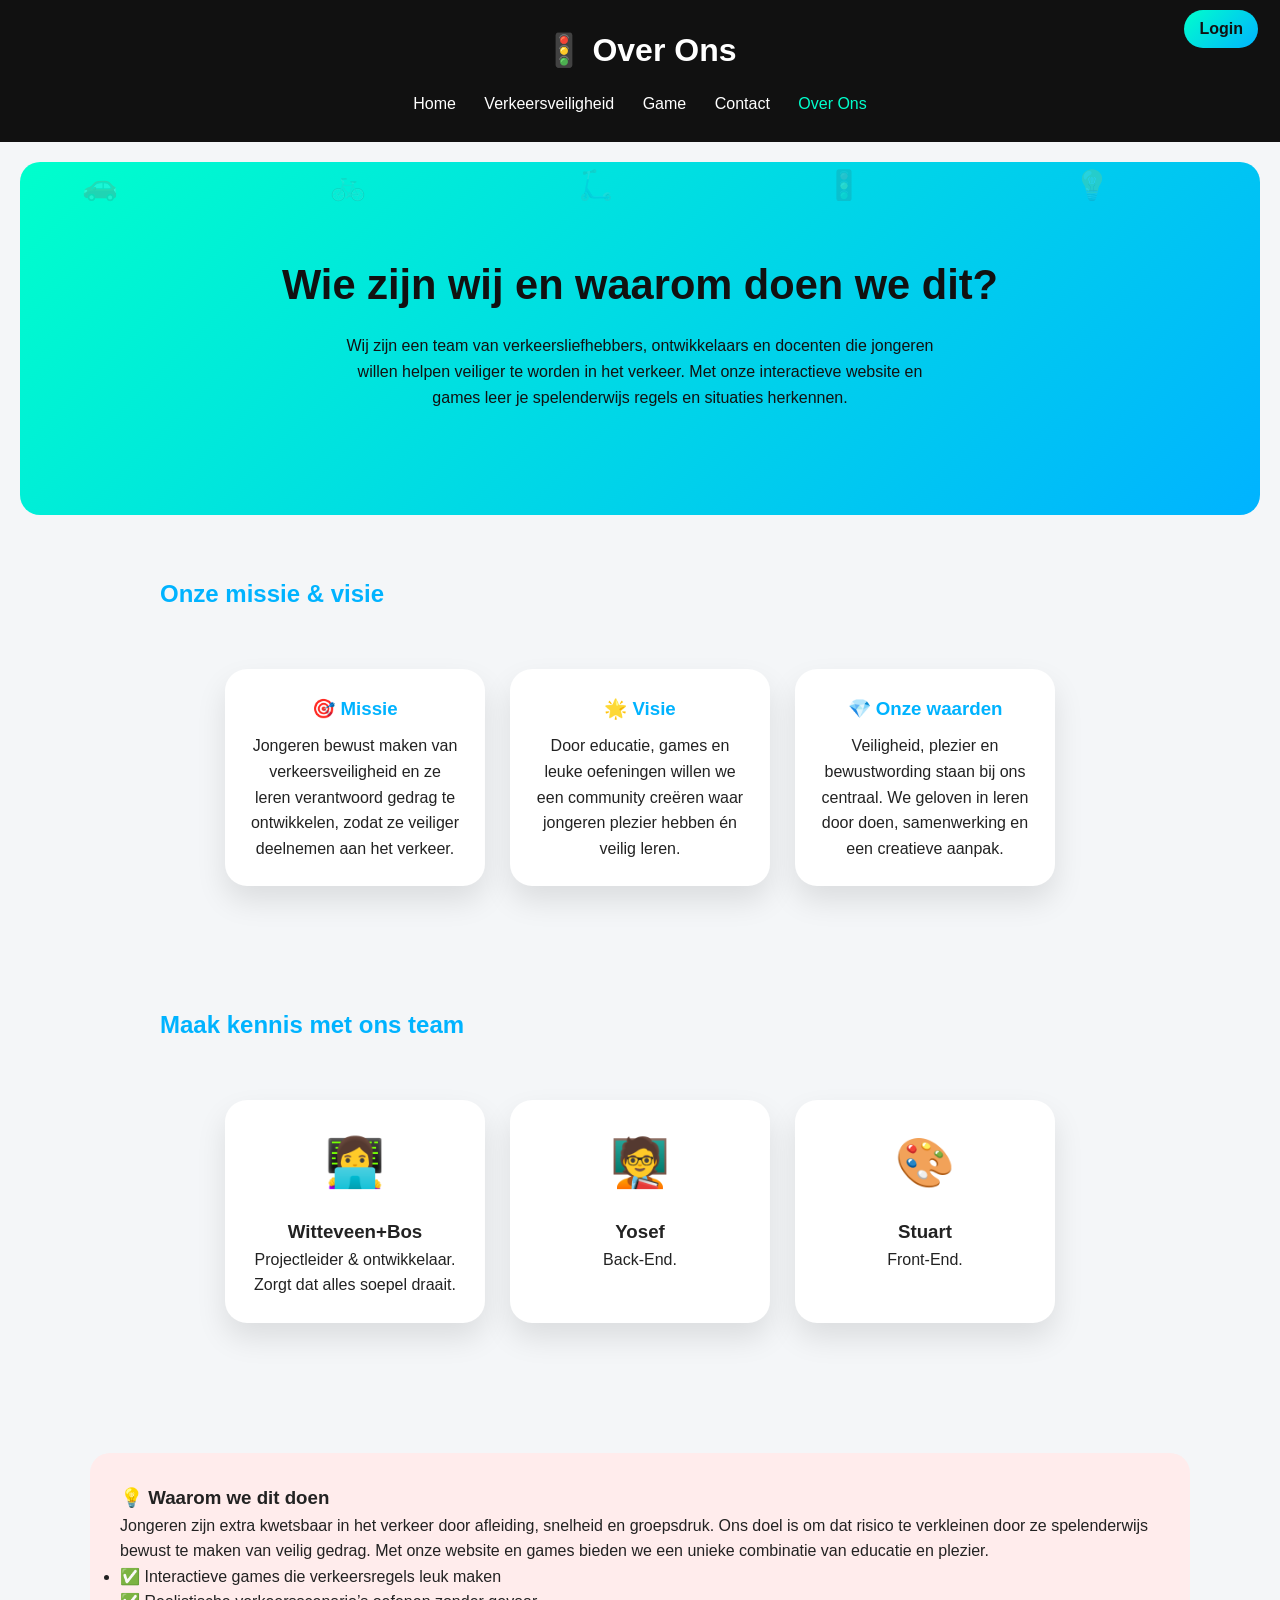
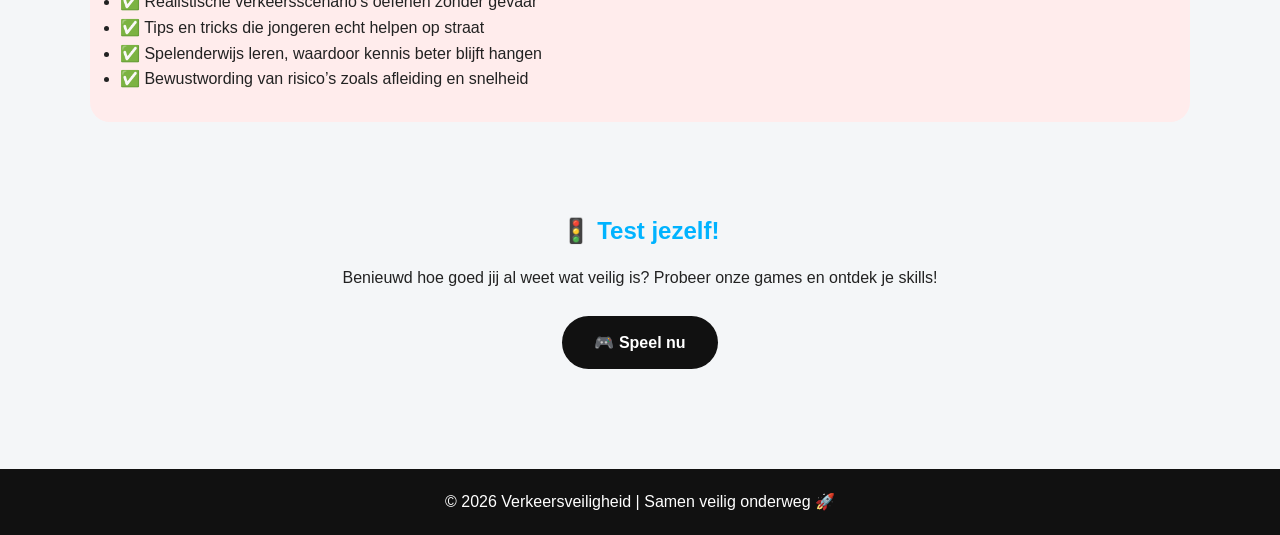
==== Over-ons.html @ 89d97c86 "Quiz van de website gemaakt door stuart" ====
<!DOCTYPE html>
<html lang="nl">
<head>
    <meta charset="UTF-8">
    <title>Verkeersveiligheid | Over Ons</title>
    <link rel="stylesheet" href="css/style.css">
</head>
<body>

<header>
    <h1>🚦 Over Ons</h1>
    <nav>
        <a href="index.html">Home</a>
        <a href="info.html">Verkeersveiligheid</a>
        <a href="game.html">Game</a>
        <a href="contact.html">Contact</a>
        <a href="overons.html" class="active">Over Ons</a>
        <a href="login.html" class="login-btn">Login</a>
    </nav>
</header>

<!-- HERO -->
<section class="hero">
    <div class="emoji-bg small">
        <span>🚗</span>
        <span>🚲</span>
        <span>🛴</span>
        <span>🚦</span>
        <span>💡</span>
    </div>

    <h2>Wie zijn wij en waarom doen we dit?</h2>
    <p>
        Wij zijn een team van verkeersliefhebbers, ontwikkelaars en docenten die 
        jongeren willen helpen veiliger te worden in het verkeer. 
        Met onze interactieve website en games leer je spelenderwijs regels en situaties herkennen.
    </p>
</section>

<!-- MISSIE & VISIE -->
<section class="content">
    <h2>Onze missie & visie</h2>
    <div class="info-grid">
        <div class="info-card">
            <h3>🎯 Missie</h3>
            <p>
                Jongeren bewust maken van verkeersveiligheid en ze leren verantwoord gedrag
                te ontwikkelen, zodat ze veiliger deelnemen aan het verkeer.
            </p>
        </div>
        <div class="info-card">
            <h3>🌟 Visie</h3>
            <p>
                Door educatie, games en leuke oefeningen willen we een community creëren 
                waar jongeren plezier hebben én veilig leren.
            </p>
        </div>
        <div class="info-card">
            <h3>💎 Onze waarden</h3>
            <p>
                Veiligheid, plezier en bewustwording staan bij ons centraal. 
                We geloven in leren door doen, samenwerking en een creatieve aanpak.
            </p>
        </div>
    </div>
</section>

<!-- TEAM -->
<section class="content">
    <h2>Maak kennis met ons team</h2>
    <div class="cards">
        <div class="card">
            <div class="card-emoji">👩‍💻</div>
            <h3>Witteveen+Bos</h3>
            <p>Projectleider & ontwikkelaar. Zorgt dat alles soepel draait.</p>
        </div>
        <div class="card">
            <div class="card-emoji">🧑‍🏫</div>
            <h3>Yosef</h3>
            <p>Back-End.</p>
        </div>
        <div class="card">
            <div class="card-emoji">🎨</div>
            <h3>Stuart</h3>
            <p>Front-End.</p>
        </div>
    </div>
</section>

<!-- WAAROM WIJ DIT DOEN -->
<section class="warning2">
    <h3>💡 Waarom we dit doen</h3>
    <p>
        Jongeren zijn extra kwetsbaar in het verkeer door afleiding, snelheid en groepsdruk. 
        Ons doel is om dat risico te verkleinen door ze spelenderwijs bewust te maken van veilig gedrag. 
        Met onze website en games bieden we een unieke combinatie van educatie en plezier.
    </p>
    <ul>
        <li>✅ Interactieve games die verkeersregels leuk maken</li>
        <li>✅ Realistische verkeersscenario’s oefenen zonder gevaar</li>
        <li>✅ Tips en tricks die jongeren echt helpen op straat</li>
        <li>✅ Spelenderwijs leren, waardoor kennis beter blijft hangen</li>
        <li>✅ Bewustwording van risico’s zoals afleiding en snelheid</li>
    </ul>
</section>

<!-- CALL TO ACTION -->
<section class="cta">
    <h2>🚦 Test jezelf!</h2>
    <p>
        Benieuwd hoe goed jij al weet wat veilig is? Probeer onze games en ontdek je skills!
    </p>
    <a href="game.html" class="button">🎮 Speel nu</a>
</section>

<footer>
    <p>© 2026 Verkeersveiligheid | Samen veilig onderweg 🚀</p>
</footer>

</body>
</html>
---- css/style.css ----
/* ======================
   ALGEMENE STYLING
====================== */
* {
    margin: 0;
    padding: 0;
    box-sizing: border-box;
    font-family: 'Segoe UI', sans-serif;
}

body {
    background: #f4f6f8;
    color: #222;
    line-height: 1.6;
    overflow-x: hidden;
}

/* ======================
   HEADER
====================== */
header {
    background: #111;
    color: white;
    padding: 25px;
    text-align: center;
}

nav {
    margin-top: 15px;
}

nav a {
    color: white;
    margin: 0 12px;
    text-decoration: none;
    font-weight: 500;
    transition: color 0.3s;
}

nav a.active,
nav a:hover {
    color: #00ffcc;
}

/* ======================
   EMOJI ACHTERGROND
====================== */
.emoji-bg {
    position: absolute;
    inset: 0;
    overflow: hidden;
    pointer-events: none;
}

.emoji-bg span {
    position: absolute;
    font-size: 2.5rem;
    opacity: 0.15;
    animation: floatUp 18s linear infinite;
}

.emoji-bg.small span {
    font-size: 1.8rem;
    animation-duration: 25s;
}

.emoji-bg span:nth-child(1) { left: 5%; animation-delay: 0s; }
.emoji-bg span:nth-child(2) { left: 25%; animation-delay: 4s; }
.emoji-bg span:nth-child(3) { left: 45%; animation-delay: 8s; }
.emoji-bg span:nth-child(4) { left: 65%; animation-delay: 2s; }
.emoji-bg span:nth-child(5) { left: 85%; animation-delay: 6s; }

@keyframes floatUp {
    from { transform: translateY(100%); }
    to { transform: translateY(-120%); }
}

/* ======================
   HERO
====================== */
.hero {
    position: relative;
    padding: 90px 20px;
    text-align: center;
    background: linear-gradient(135deg, #00ffcc, #00b3ff);
    color: #111;
    overflow: hidden;
    border-radius: 20px;
    margin: 20px;
}

.hero h2 {
    font-size: 2.6rem;
    margin-bottom: 15px;
}

.hero p {
    max-width: 600px;
    margin: 15px auto;
}

.button {
    display: inline-block;
    margin-top: 25px;
    padding: 14px 32px;
    background: #111;
    color: white;
    text-decoration: none;
    border-radius: 30px;
    font-weight: bold;
    transition: transform 0.2s, background 0.3s;
}

.button:hover {
    background: #000;
    transform: scale(1.05);
}

/* ======================
   INFO STRIP
====================== */
.info-strip {
    background: #111;
    color: #00ffcc;
    padding: 18px;
    text-align: center;
    font-weight: 500;
    margin: 20px 0;
}

/* ======================
   CARDS
====================== */
.cards, .game-selection, .info-grid {
    display: flex;
    gap: 25px;
    padding: 40px 20px;
    justify-content: center;
    flex-wrap: wrap;
}

.card, .game-card, .info-card {
    background: white;
    padding: 25px;
    width: 260px;
    border-radius: 22px;
    text-align: center;
    box-shadow: 0 15px 30px rgba(0,0,0,0.1);
    transition: transform 0.3s, box-shadow 0.3s;
}

.card:hover, .game-card:hover, .info-card:hover {
    transform: translateY(-10px);
    box-shadow: 0 20px 35px rgba(0,0,0,0.15);
}

.card-emoji, .game-emoji {
    font-size: 3rem;
    margin-bottom: 15px;
}

.info-card h3 {
    margin-bottom: 10px;
    color: #00b3ff;
}

.info-card ul {
    list-style: none;
    text-align: left;
}

.info-card ul li {
    margin-bottom: 8px;
}

/* ======================
   CONTENT
====================== */
.content {
    padding: 40px 20px;
    max-width: 1000px;
    margin: auto;
}

.content h2 {
    margin-bottom: 15px;
    color: #00b3ff;
}

/* ======================
   WARNING
====================== */
.warning {
    background: #ffecec;
    padding: 30px;
    border-radius: 20px;
    margin-bottom: 40px;
}

/* ======================
   WARNING2
====================== */
.warning2 {
    background: #ffecec;
    padding: 30px;
    border-radius: 20px;
    margin-bottom: 40px;
    max-width: 1100px;
    margin: 50px auto;
}

/* ======================
   GAME AREA
====================== */
.game-container {
    max-width: 650px;
    margin: 50px auto;
    background: white;
    padding: 35px;
    border-radius: 25px;
    text-align: center;
    box-shadow: 0 15px 30px rgba(0,0,0,0.1);
}

.scenario {
    background: #f1f9ff;
    padding: 20px;
    border-radius: 15px;
    margin-bottom: 15px;
}

.choices button {
    width: 100%;
    margin: 12px 0;
    padding: 14px;
    border: none;
    border-radius: 14px;
    background: #00b3ff;
    color: white;
    font-size: 16px;
    cursor: pointer;
    transition: background 0.3s, transform 0.2s;
}

.choices button:hover {
    background: #0090cc;
    transform: scale(1.03);
}

.correct { background: #2ecc71 !important; }
.wrong { background: #e74c3c !important; }

.game-stats {
    display: flex;
    justify-content: space-between;
    margin-top: 15px;
    font-weight: bold;
}

#next-btn,
.back-btn {
    margin-top: 25px;
    padding: 12px 26px;
    border: none;
    border-radius: 25px;
    background: #111;
    color: white;
    cursor: pointer;
}

/* ======================
   GAME 5 – OBSTAKEL CANVAS
====================== */
#obstacle-game {
    display: block;
    margin: 20px auto;
    border-radius: 20px;
    background: linear-gradient(#7ec850, #3b7a57); /* gras en weg effect */
    box-shadow: 0 10px 25px rgba(0,0,0,0.15);
}

/* ======================
   CTA
====================== */
.cta {
    text-align: center;
    padding: 40px 20px;
}

.cta h2 {
    margin-bottom: 15px;
    color: #00b3ff;
}

/* ======================
   FOOTER
====================== */
footer {
    margin-top: 60px;
    padding: 20px;
    text-align: center;
    background: #111;
    color: white;
}
.login-btn {
    margin-left: auto;
    background: linear-gradient(135deg, #00ffcc, #00b3ff);
    padding: 6px 15px;
    border-radius: 25px;
    color: #111;
    font-weight: bold;
    transition: 0.2s;
    position: fixed;
    top: 10px;
    right: 10px;
}

.login-btn:hover {
    transform: scale(1.05);
}
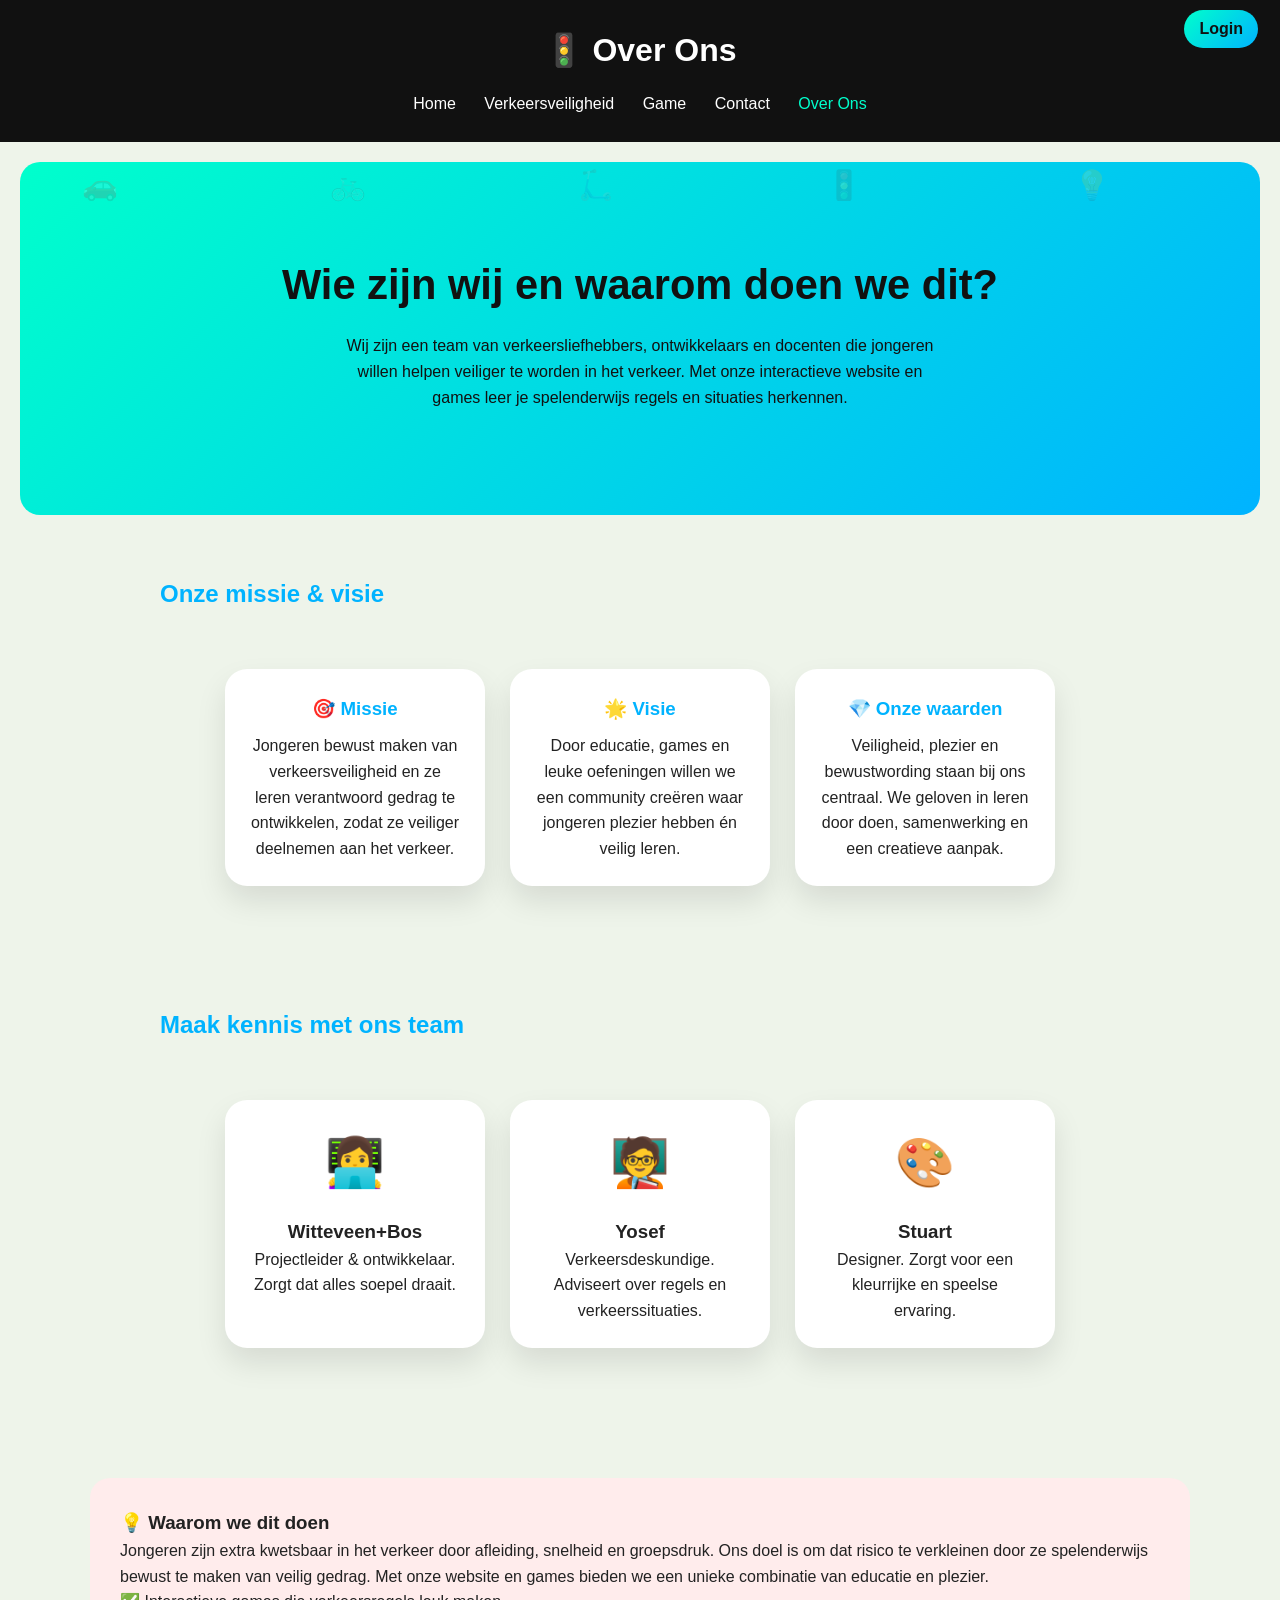
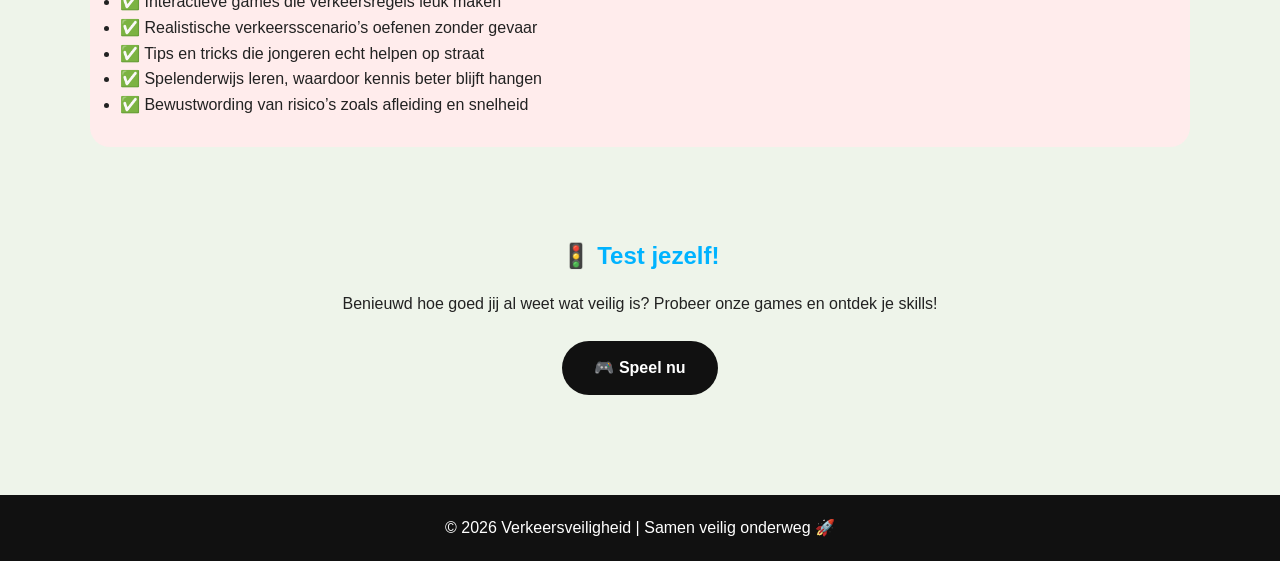
==== commit ab362279: "Eerste deel van Yosefs game" ====
--- a/Over-ons.html
+++ b/Over-ons.html
@@ -77,12 +77,12 @@
         <div class="card">
             <div class="card-emoji">🧑‍🏫</div>
             <h3>Yosef</h3>
-            <p>Back-End.</p>
+            <p>Verkeersdeskundige. Adviseert over regels en verkeerssituaties.</p>
         </div>
         <div class="card">
             <div class="card-emoji">🎨</div>
             <h3>Stuart</h3>
-            <p>Front-End.</p>
+            <p>Designer. Zorgt voor een kleurrijke en speelse ervaring.</p>
         </div>
     </div>
 </section>
--- a/css/style.css
+++ b/css/style.css
@@ -302,6 +302,134 @@
     background: #111;
     color: white;
 }
+* {
+  box-sizing: border-box;
+}
+
+body {
+  margin: 0;
+  font-family: Arial, sans-serif;
+  background: #eef4ea;
+  color: #222;
+}
+
+.container {
+  max-width: 1100px;
+  margin: 0 auto;
+  padding: 20px;
+  display: flex;
+  gap: 20px;
+  align-items: flex-start;
+  flex-wrap: wrap;
+}
+
+.game-section,
+.leaderboard-section {
+  background: #fff;
+  border-radius: 14px;
+  padding: 20px;
+  box-shadow: 0 4px 14px rgba(0, 0, 0, 0.08);
+}
+
+.game-section {
+  flex: 1 1 460px;
+}
+
+.leaderboard-section {
+  flex: 1 1 360px;
+}
+
+h1,
+h2 {
+  margin-top: 0;
+}
+
+.subtitle {
+  margin-top: -6px;
+  color: #555;
+}
+
+.top-controls {
+  display: flex;
+  gap: 10px;
+  flex-wrap: wrap;
+  margin-bottom: 15px;
+}
+
+.top-controls input {
+  flex: 1;
+  min-width: 180px;
+  padding: 10px;
+  border: 1px solid #bbb;
+  border-radius: 8px;
+}
+
+button {
+  padding: 10px 14px;
+  border: none;
+  border-radius: 8px;
+  background: #222;
+  color: #fff;
+  cursor: pointer;
+}
+
+button:hover {
+  opacity: 0.92;
+}
+
+.stats {
+  display: flex;
+  gap: 10px;
+  margin-bottom: 15px;
+  flex-wrap: wrap;
+}
+
+.stat-box {
+  background: #f3f3f3;
+  padding: 10px 14px;
+  border-radius: 8px;
+  font-weight: bold;
+}
+
+canvas {
+  display: block;
+  border: 3px solid #222;
+  background: #9ccc65;
+  max-width: 100%;
+}
+
+.message {
+  min-height: 24px;
+  font-weight: bold;
+  margin-top: 12px;
+}
+
+.table-wrapper {
+  overflow-x: auto;
+  margin-top: 12px;
+}
+
+table {
+  width: 100%;
+  border-collapse: collapse;
+  background: white;
+}
+
+th,
+td {
+  border-bottom: 1px solid #ddd;
+  padding: 10px;
+  text-align: left;
+}
+
+th {
+  background: #f5f5f5;
+}
+
+tr:nth-child(even) {
+  background: #fafafa;
+}
+
 .login-btn {
     margin-left: auto;
     background: linear-gradient(135deg, #00ffcc, #00b3ff);
@@ -319,3 +447,10 @@
     transform: scale(1.05);
 }
 
+
+@media (max-width: 900px) {
+  .container {
+    flex-direction: column;
+  }
+}
+
